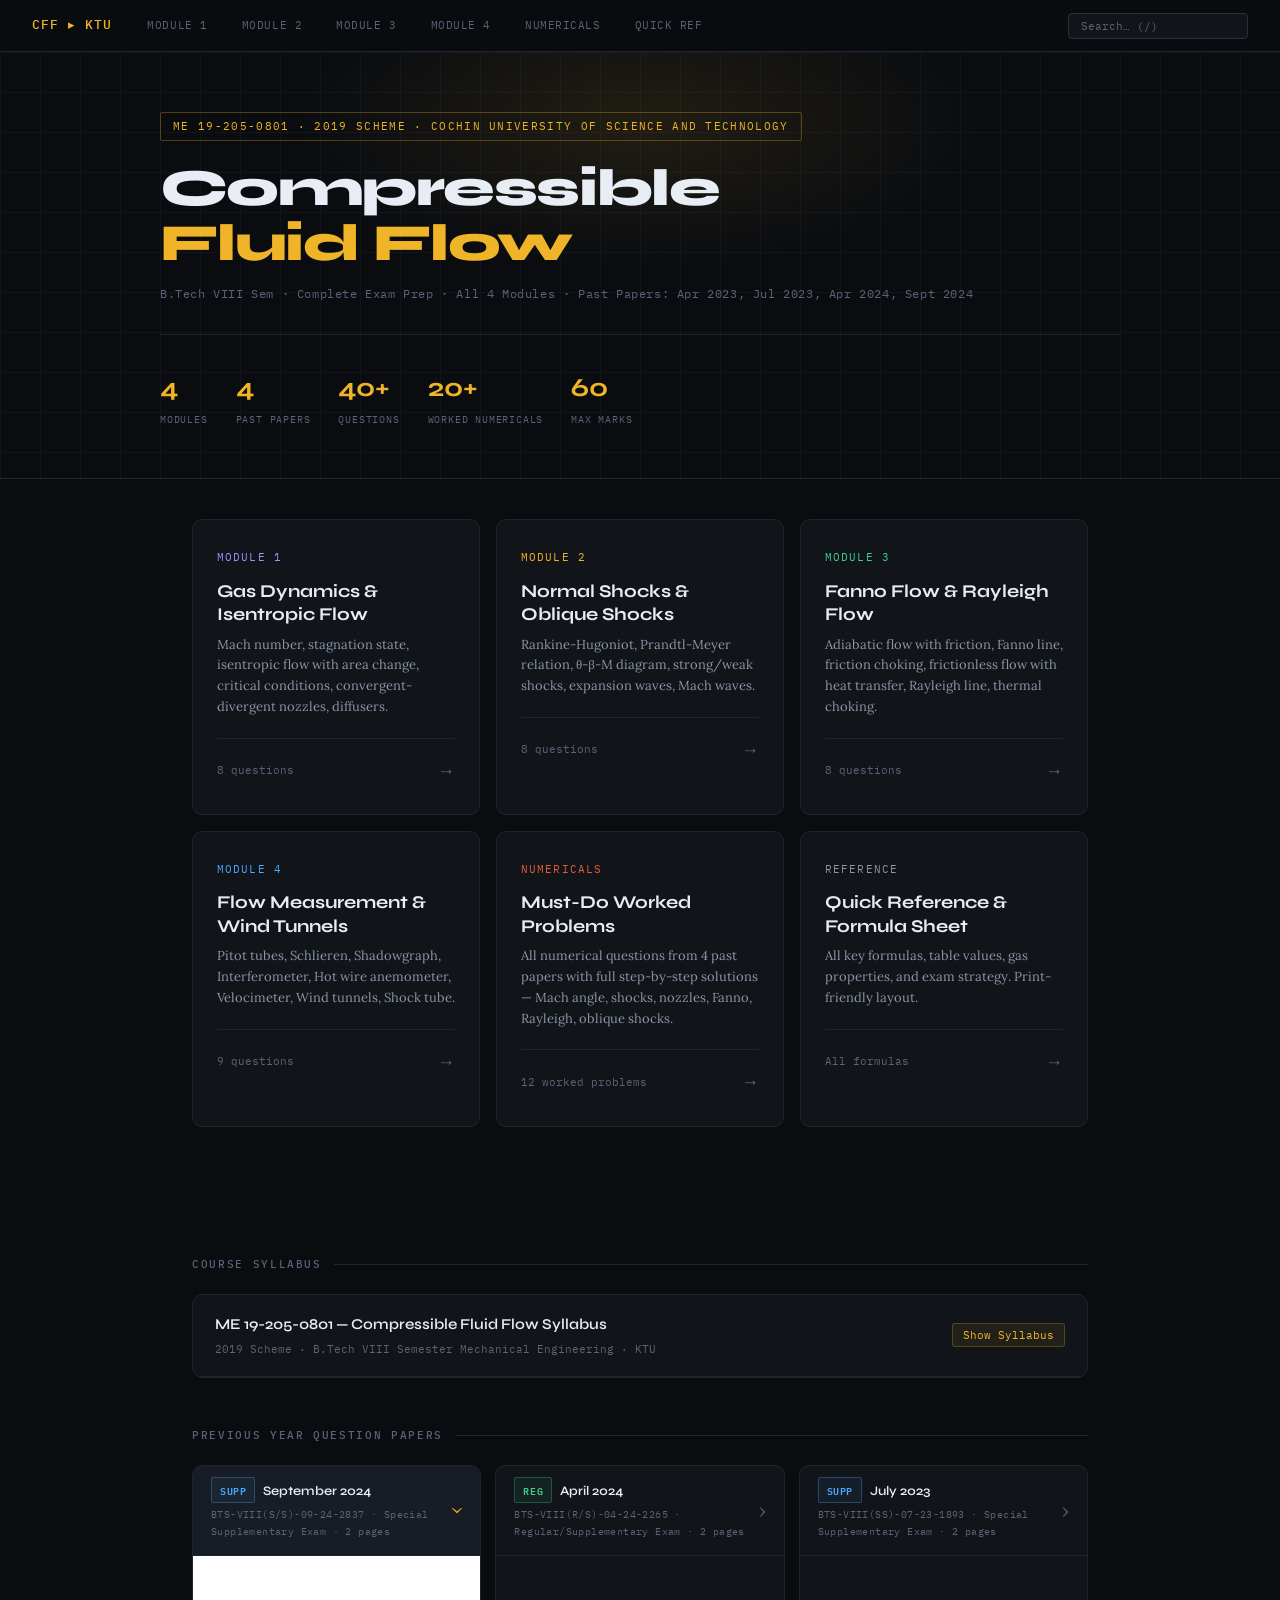
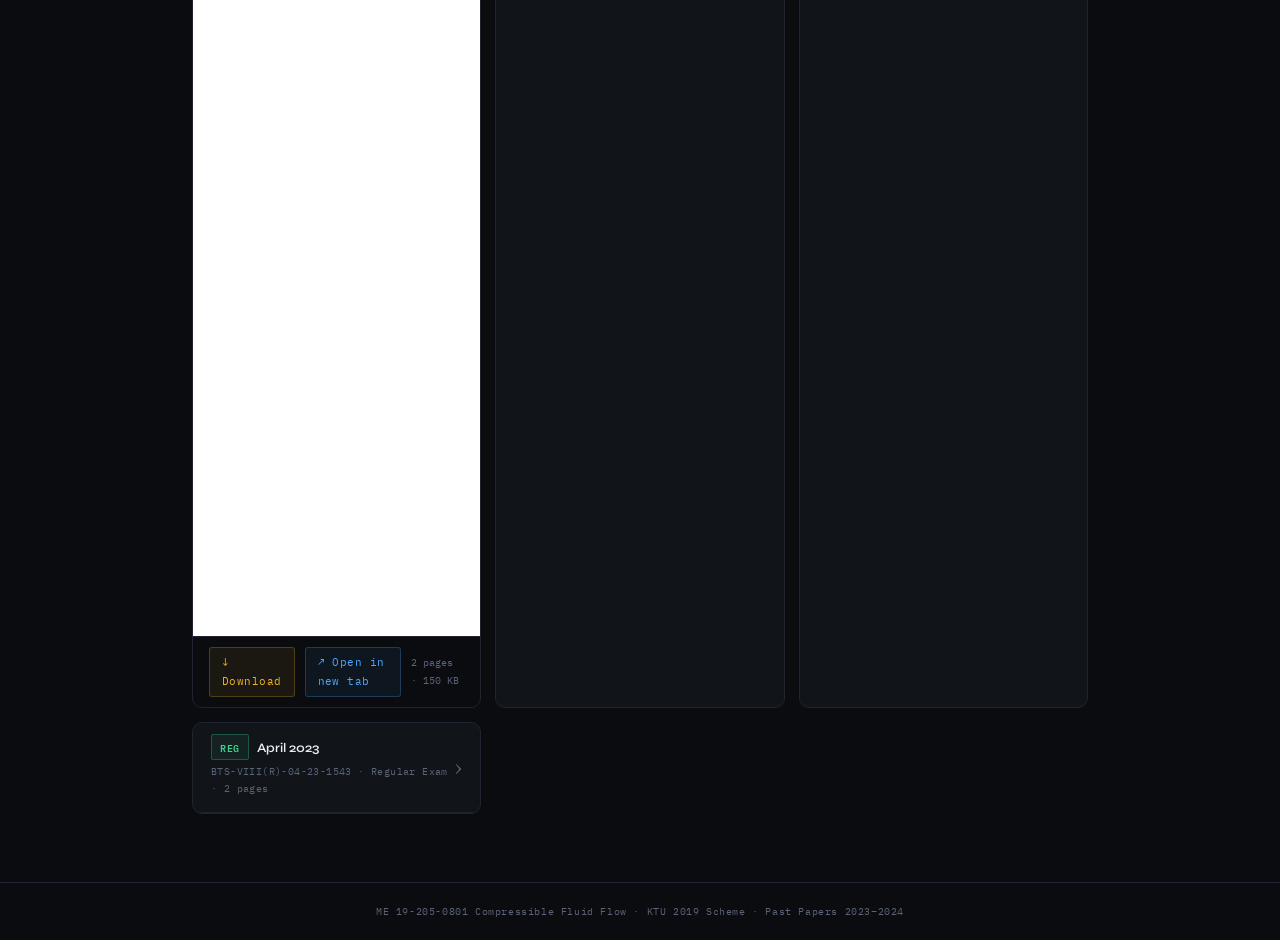
==== index.html @ 0c9855fd "Add files via upload" ====
<!DOCTYPE html>
<html lang="en">
<head>
<meta charset="UTF-8">
<meta name="viewport" content="width=device-width, initial-scale=1.0">
<title>CFF Exam Prep — ME 19-205-0801</title>
<link rel="stylesheet" href="css/style.css">
<style>
.topbar-logo { font-size: 13px; }

/* ── DOCS SECTION ── */
.docs-section {
  max-width: 960px;
  margin: 0 auto;
  padding: 0 32px 20px;
}
.docs-section-label {
  font-family: var(--font-mono);
  font-size: 11px;
  font-weight: 500;
  letter-spacing: .15em;
  text-transform: uppercase;
  color: var(--text3);
  margin: 48px 0 20px;
  display: flex;
  align-items: center;
  gap: 12px;
}
.docs-section-label::after {
  content: '';
  flex: 1;
  height: 1px;
  background: var(--border);
}

/* Syllabus card */
.syllabus-card {
  border: 1px solid var(--border);
  border-radius: 10px;
  overflow: hidden;
  background: var(--surface);
  margin-bottom: 24px;
}
.syllabus-card-head {
  padding: 16px 22px;
  display: flex;
  align-items: center;
  justify-content: space-between;
  border-bottom: 1px solid var(--border);
  cursor: pointer;
  user-select: none;
}
.syllabus-card-head:hover { background: var(--surface2); }
.syllabus-card-title {
  font-family: var(--font-head);
  font-size: 15px;
  font-weight: 600;
  color: var(--text);
}
.syllabus-card-meta {
  font-family: var(--font-mono);
  font-size: 11px;
  color: var(--text3);
  margin-top: 3px;
}
.syllabus-toggle {
  font-family: var(--font-mono);
  font-size: 11px;
  color: var(--accent);
  background: rgba(240,180,41,0.08);
  border: 1px solid rgba(240,180,41,0.25);
  border-radius: 3px;
  padding: 4px 10px;
  cursor: pointer;
  transition: background .15s;
  white-space: nowrap;
}
.syllabus-toggle:hover { background: rgba(240,180,41,0.15); }
.syllabus-body { display: none; }
.syllabus-body.open { display: block; }
.syllabus-img {
  width: 100%;
  display: block;
  object-fit: contain;
  max-height: 900px;
  background: #fff;
}

/* PYQ grid */
.pyq-grid {
  display: grid;
  grid-template-columns: repeat(auto-fit, minmax(280px, 1fr));
  gap: 14px;
}
.pyq-card {
  border: 1px solid var(--border);
  border-radius: 10px;
  overflow: hidden;
  background: var(--surface);
}
.pyq-card-head {
  padding: 14px 18px;
  display: flex;
  align-items: center;
  justify-content: space-between;
  border-bottom: 1px solid var(--border);
  cursor: pointer;
  user-select: none;
}
.pyq-card-head:hover { background: var(--surface2); }
.pyq-card.open .pyq-card-head { background: var(--surface2); }
.pyq-card-info { flex: 1; }
.pyq-card-title {
  font-family: var(--font-head);
  font-size: 13px;
  font-weight: 600;
  color: var(--text);
}
.pyq-card-meta {
  font-family: var(--font-mono);
  font-size: 10px;
  color: var(--text3);
  margin-top: 3px;
  letter-spacing: .04em;
}
.pyq-badge {
  font-family: var(--font-mono);
  font-size: 10px;
  letter-spacing: .06em;
  text-transform: uppercase;
  padding: 3px 8px;
  border-radius: 2px;
  border: 1px solid;
  margin-right: 8px;
}
.pyq-badge-r  { color: var(--green);  border-color: rgba(62,207,142,.3); background: rgba(62,207,142,.07); }
.pyq-badge-ss { color: var(--blue);   border-color: rgba(77,166,255,.3); background: rgba(77,166,255,.07); }
.pyq-chevron {
  font-size: 18px;
  color: var(--text3);
  transition: transform .2s;
  flex-shrink: 0;
}
.pyq-card.open .pyq-chevron { transform: rotate(90deg); color: var(--accent); }
.pyq-embed { display: none; }
.pyq-card.open .pyq-embed { display: block; }
.pyq-embed iframe {
  width: 100%;
  height: 680px;
  border: none;
  display: block;
  background: #fff;
}
.pyq-embed-actions {
  display: flex;
  align-items: center;
  gap: 10px;
  padding: 10px 16px;
  border-top: 1px solid var(--border);
  background: var(--bg);
}
.pyq-dl-btn {
  font-family: var(--font-mono);
  font-size: 11px;
  color: var(--accent);
  text-decoration: none;
  background: rgba(240,180,41,0.07);
  border: 1px solid rgba(240,180,41,0.25);
  border-radius: 3px;
  padding: 5px 12px;
  transition: background .15s;
  letter-spacing: .04em;
}
.pyq-dl-btn:hover { background: rgba(240,180,41,0.15); }
.pyq-dl-btn.open-btn {
  color: var(--blue);
  background: rgba(77,166,255,0.07);
  border-color: rgba(77,166,255,0.25);
}
.pyq-dl-btn.open-btn:hover { background: rgba(77,166,255,0.15); }
.pyq-pages {
  font-family: var(--font-mono);
  font-size: 10px;
  color: var(--text3);
  margin-left: auto;
}

@media (max-width: 640px) {
  .docs-section { padding: 0 18px 20px; }
  .pyq-embed iframe { height: 480px; }
}
</style>
</head>
<body>
<div class="topbar">
  <span class="topbar-logo">CFF ▸ KTU</span>
  <div class="topbar-links">
    <a class="topbar-link m1" href="pages/module1.html">Module 1</a>
    <a class="topbar-link m2" href="pages/module2.html">Module 2</a>
    <a class="topbar-link m3" href="pages/module3.html">Module 3</a>
    <a class="topbar-link m4" href="pages/module4.html">Module 4</a>
    <a class="topbar-link" href="pages/numericals.html">Numericals</a>
    <a class="topbar-link" href="pages/quickref.html">Quick Ref</a>
  </div>
  <input class="topbar-search" type="text" placeholder="Search… (/)">
</div>

<!-- HERO -->
<div class="hero">
  <div class="hero-grid"></div>
  <div class="hero-glow"></div>
  <div class="hero-content">
    <div class="hero-badge">ME 19-205-0801 · 2019 Scheme · Cochin University of Science and Technology</div>
    <h1>Compressible<br><span>Fluid Flow</span></h1>
    <div class="hero-sub">B.Tech VIII Sem · Complete Exam Prep · All 4 Modules · Past Papers: Apr 2023, Jul 2023, Apr 2024, Sept 2024</div>
    <div class="hero-stats">
      <div class="stat"><div class="stat-num">4</div><div class="stat-label">Modules</div></div>
      <div class="stat"><div class="stat-num">4</div><div class="stat-label">Past Papers</div></div>
      <div class="stat"><div class="stat-num">40+</div><div class="stat-label">Questions</div></div>
      <div class="stat"><div class="stat-num">20+</div><div class="stat-label">Worked Numericals</div></div>
      <div class="stat"><div class="stat-num">60</div><div class="stat-label">Max Marks</div></div>
    </div>
  </div>
</div>

<!-- MODULE CARDS -->
<div class="index-grid">
  <a class="module-card mc-m1" href="pages/module1.html">
    <div class="module-card-num">Module 1</div>
    <h2>Gas Dynamics &amp; Isentropic Flow</h2>
    <p>Mach number, stagnation state, isentropic flow with area change, critical conditions, convergent-divergent nozzles, diffusers.</p>
    <div class="module-card-footer">
      <span class="module-card-count">8 questions</span>
      <span class="module-card-arrow">→</span>
    </div>
  </a>

  <a class="module-card mc-m2" href="pages/module2.html">
    <div class="module-card-num">Module 2</div>
    <h2>Normal Shocks &amp; Oblique Shocks</h2>
    <p>Rankine-Hugoniot, Prandtl-Meyer relation, θ-β-M diagram, strong/weak shocks, expansion waves, Mach waves.</p>
    <div class="module-card-footer">
      <span class="module-card-count">8 questions</span>
      <span class="module-card-arrow">→</span>
    </div>
  </a>

  <a class="module-card mc-m3" href="pages/module3.html">
    <div class="module-card-num">Module 3</div>
    <h2>Fanno Flow &amp; Rayleigh Flow</h2>
    <p>Adiabatic flow with friction, Fanno line, friction choking, frictionless flow with heat transfer, Rayleigh line, thermal choking.</p>
    <div class="module-card-footer">
      <span class="module-card-count">8 questions</span>
      <span class="module-card-arrow">→</span>
    </div>
  </a>

  <a class="module-card mc-m4" href="pages/module4.html">
    <div class="module-card-num">Module 4</div>
    <h2>Flow Measurement &amp; Wind Tunnels</h2>
    <p>Pitot tubes, Schlieren, Shadowgraph, Interferometer, Hot wire anemometer, Velocimeter, Wind tunnels, Shock tube.</p>
    <div class="module-card-footer">
      <span class="module-card-count">9 questions</span>
      <span class="module-card-arrow">→</span>
    </div>
  </a>

  <a class="module-card mc-num" href="pages/numericals.html">
    <div class="module-card-num" style="color:var(--accent2)">Numericals</div>
    <h2>Must-Do Worked Problems</h2>
    <p>All numerical questions from 4 past papers with full step-by-step solutions — Mach angle, shocks, nozzles, Fanno, Rayleigh, oblique shocks.</p>
    <div class="module-card-footer">
      <span class="module-card-count">12 worked problems</span>
      <span class="module-card-arrow">→</span>
    </div>
  </a>

  <a class="module-card mc-ref" href="pages/quickref.html">
    <div class="module-card-num" style="color:var(--text2)">Reference</div>
    <h2>Quick Reference &amp; Formula Sheet</h2>
    <p>All key formulas, table values, gas properties, and exam strategy. Print-friendly layout.</p>
    <div class="module-card-footer">
      <span class="module-card-count">All formulas</span>
      <span class="module-card-arrow">→</span>
    </div>
  </a>
</div>

<!-- ═══════════════════ DOCUMENTS SECTION ═══════════════════ -->
<div class="docs-section">

  <!-- SYLLABUS -->
  <div class="docs-section-label">Course Syllabus</div>
  <div class="syllabus-card" id="syllabus-card">
    <div class="syllabus-card-head" onclick="toggleSyllabus()">
      <div>
        <div class="syllabus-card-title">ME 19-205-0801 — Compressible Fluid Flow Syllabus</div>
        <div class="syllabus-card-meta">2019 Scheme · B.Tech VIII Semester Mechanical Engineering · KTU</div>
      </div>
      <button class="syllabus-toggle" id="syllabus-btn">Show Syllabus</button>
    </div>
    <div class="syllabus-body" id="syllabus-body">
      <img src="docs/syllabus.png" alt="CFF Syllabus — ME 19-205-0801" class="syllabus-img">
    </div>
  </div>

  <!-- PYQ PAPERS -->
  <div class="docs-section-label">Previous Year Question Papers</div>
  <div class="pyq-grid">

    <!-- Sept 2024 -->
    <div class="pyq-card" id="pyq-sept-2024">
      <div class="pyq-card-head" onclick="togglePyq('pyq-sept-2024')">
        <div class="pyq-card-info">
          <div class="pyq-card-title">
            <span class="pyq-badge pyq-badge-ss">Supp</span>September 2024
          </div>
          <div class="pyq-card-meta">BTS-VIII(S/S)-09-24-2837 · Special Supplementary Exam · 2 pages</div>
        </div>
        <span class="pyq-chevron">›</span>
      </div>
      <div class="pyq-embed">
        <iframe src="docs/pyq-sept-2024.pdf" title="Sept 2024 Question Paper"></iframe>
        <div class="pyq-embed-actions">
          <a class="pyq-dl-btn" href="docs/pyq-sept-2024.pdf" download="CFF-Sept-2024.pdf">↓ Download</a>
          <a class="pyq-dl-btn open-btn" href="docs/pyq-sept-2024.pdf" target="_blank">↗ Open in new tab</a>
          <span class="pyq-pages">2 pages · 150 KB</span>
        </div>
      </div>
    </div>

    <!-- Apr 2024 -->
    <div class="pyq-card" id="pyq-apr-2024">
      <div class="pyq-card-head" onclick="togglePyq('pyq-apr-2024')">
        <div class="pyq-card-info">
          <div class="pyq-card-title">
            <span class="pyq-badge pyq-badge-r">Reg</span>April 2024
          </div>
          <div class="pyq-card-meta">BTS-VIII(R/S)-04-24-2265 · Regular/Supplementary Exam · 2 pages</div>
        </div>
        <span class="pyq-chevron">›</span>
      </div>
      <div class="pyq-embed">
        <iframe src="docs/pyq-apr-2024.pdf" title="Apr 2024 Question Paper"></iframe>
        <div class="pyq-embed-actions">
          <a class="pyq-dl-btn" href="docs/pyq-apr-2024.pdf" download="CFF-Apr-2024.pdf">↓ Download</a>
          <a class="pyq-dl-btn open-btn" href="docs/pyq-apr-2024.pdf" target="_blank">↗ Open in new tab</a>
          <span class="pyq-pages">2 pages · 144 KB</span>
        </div>
      </div>
    </div>

    <!-- Jul 2023 -->
    <div class="pyq-card" id="pyq-jul-2023">
      <div class="pyq-card-head" onclick="togglePyq('pyq-jul-2023')">
        <div class="pyq-card-info">
          <div class="pyq-card-title">
            <span class="pyq-badge pyq-badge-ss">Supp</span>July 2023
          </div>
          <div class="pyq-card-meta">BTS-VIII(SS)-07-23-1893 · Special Supplementary Exam · 2 pages</div>
        </div>
        <span class="pyq-chevron">›</span>
      </div>
      <div class="pyq-embed">
        <iframe src="docs/pyq-jul-2023.pdf" title="Jul 2023 Question Paper"></iframe>
        <div class="pyq-embed-actions">
          <a class="pyq-dl-btn" href="docs/pyq-jul-2023.pdf" download="CFF-Jul-2023.pdf">↓ Download</a>
          <a class="pyq-dl-btn open-btn" href="docs/pyq-jul-2023.pdf" target="_blank">↗ Open in new tab</a>
          <span class="pyq-pages">2 pages · 125 KB</span>
        </div>
      </div>
    </div>

    <!-- Apr 2023 -->
    <div class="pyq-card" id="pyq-apr-2023">
      <div class="pyq-card-head" onclick="togglePyq('pyq-apr-2023')">
        <div class="pyq-card-info">
          <div class="pyq-card-title">
            <span class="pyq-badge pyq-badge-r">Reg</span>April 2023
          </div>
          <div class="pyq-card-meta">BTS-VIII(R)-04-23-1543 · Regular Exam · 2 pages</div>
        </div>
        <span class="pyq-chevron">›</span>
      </div>
      <div class="pyq-embed">
        <iframe src="docs/pyq-apr-2023.pdf" title="Apr 2023 Question Paper"></iframe>
        <div class="pyq-embed-actions">
          <a class="pyq-dl-btn" href="docs/pyq-apr-2023.pdf" download="CFF-Apr-2023.pdf">↓ Download</a>
          <a class="pyq-dl-btn open-btn" href="docs/pyq-apr-2023.pdf" target="_blank">↗ Open in new tab</a>
          <span class="pyq-pages">2 pages · 142 KB</span>
        </div>
      </div>
    </div>

  </div><!-- end pyq-grid -->
</div><!-- end docs-section -->

<footer style="margin-top:48px;">ME 19-205-0801 Compressible Fluid Flow · KTU 2019 Scheme · Past Papers 2023–2024</footer>

<script src="js/main.js"></script>
<script>
function toggleSyllabus() {
  const body = document.getElementById('syllabus-body');
  const btn  = document.getElementById('syllabus-btn');
  const open = body.classList.toggle('open');
  btn.textContent = open ? 'Hide Syllabus' : 'Show Syllabus';
}

function togglePyq(id) {
  const card = document.getElementById(id);
  card.classList.toggle('open');
}

// Auto-open first paper on load for quick access
window.addEventListener('load', () => {
  // Only open if not mobile (saves bandwidth on small screens)
  if (window.innerWidth > 768) {
    document.getElementById('pyq-sept-2024').classList.add('open');
  }
});
</script>
</body>
</html>
---- css/style.css ----
@import url('https://fonts.googleapis.com/css2?family=Syne:wght@400;600;700;800&family=IBM+Plex+Mono:wght@400;500&family=Lora:ital,wght@0,400;0,500;1,400&display=swap');

:root {
  --bg: #0a0c10;
  --surface: #111419;
  --surface2: #181c24;
  --border: #1e2430;
  --border2: #2a3040;
  --accent: #f0b429;
  --accent2: #e05c3a;
  --blue: #4da6ff;
  --green: #3ecf8e;
  --purple: #a78bfa;
  --red: #f87171;
  --text: #e8edf5;
  --text2: #8a95a8;
  --text3: #5a6478;
  --m1: #a78bfa;
  --m2: #f0b429;
  --m3: #3ecf8e;
  --m4: #4da6ff;
  --font-head: 'Syne', sans-serif;
  --font-body: 'Lora', serif;
  --font-mono: 'IBM Plex Mono', monospace;
}

*, *::before, *::after { box-sizing: border-box; margin: 0; padding: 0; }

html { scroll-behavior: smooth; }

body {
  background: var(--bg);
  color: var(--text);
  font-family: var(--font-body);
  font-size: 15px;
  line-height: 1.75;
  min-height: 100vh;
}

/* ── TOPBAR ── */
.topbar {
  position: sticky; top: 0; z-index: 200;
  background: rgba(10,12,16,0.97);
  backdrop-filter: blur(12px);
  border-bottom: 1px solid var(--border);
  display: flex; align-items: center;
  padding: 0 32px; gap: 20px;
  height: 52px;
}
.topbar-logo {
  font-family: var(--font-mono);
  font-size: 12px;
  font-weight: 500;
  letter-spacing: .08em;
  color: var(--accent);
  text-decoration: none;
  white-space: nowrap;
}
.topbar-links {
  display: flex; gap: 4px; flex: 1; overflow-x: auto;
  scrollbar-width: none;
}
.topbar-links::-webkit-scrollbar { display: none; }
.topbar-link {
  font-family: var(--font-mono);
  font-size: 11px;
  letter-spacing: .05em;
  text-transform: uppercase;
  padding: 6px 14px;
  border-radius: 3px;
  border: 1px solid transparent;
  color: var(--text3);
  text-decoration: none;
  white-space: nowrap;
  transition: all .15s;
}
.topbar-link:hover { color: var(--text2); background: var(--surface); }
.topbar-link.active { color: var(--accent); border-color: rgba(240,180,41,0.25); background: rgba(240,180,41,0.05); }
.topbar-link.m1.active { color: var(--m1); border-color: rgba(167,139,250,0.25); background: rgba(167,139,250,0.05); }
.topbar-link.m2.active { color: var(--m2); border-color: rgba(240,180,41,0.25); background: rgba(240,180,41,0.05); }
.topbar-link.m3.active { color: var(--m3); border-color: rgba(62,207,142,0.25); background: rgba(62,207,142,0.05); }
.topbar-link.m4.active { color: var(--m4); border-color: rgba(77,166,255,0.25); background: rgba(77,166,255,0.05); }
.topbar-search {
  background: var(--surface);
  border: 1px solid var(--border2);
  border-radius: 4px;
  padding: 5px 12px;
  font-family: var(--font-mono);
  font-size: 11px;
  color: var(--text);
  outline: none;
  width: 180px;
  transition: border-color .2s, width .2s;
}
.topbar-search::placeholder { color: var(--text3); }
.topbar-search:focus { border-color: var(--accent); width: 240px; }

/* ── HERO ── */
.hero {
  position: relative;
  padding: 60px 40px 50px;
  border-bottom: 1px solid var(--border);
  overflow: hidden;
}
.hero-grid {
  position: absolute; inset: 0;
  background-image:
    linear-gradient(var(--border) 1px, transparent 1px),
    linear-gradient(90deg, var(--border) 1px, transparent 1px);
  background-size: 40px 40px;
  opacity: 0.35;
}
.hero-glow {
  position: absolute; top: -80px; left: 50%;
  transform: translateX(-50%);
  width: 700px; height: 300px;
  background: radial-gradient(ellipse, rgba(240,180,41,0.1) 0%, transparent 70%);
  pointer-events: none;
}
.hero-content { position: relative; max-width: 960px; margin: 0 auto; }
.hero-badge {
  display: inline-block;
  font-family: var(--font-mono);
  font-size: 11px; letter-spacing: .12em; text-transform: uppercase;
  color: var(--accent);
  border: 1px solid rgba(240,180,41,0.3);
  padding: 4px 12px; border-radius: 2px; margin-bottom: 20px;
}
.hero h1 {
  font-family: var(--font-head);
  font-size: clamp(30px, 4.5vw, 52px);
  font-weight: 800; line-height: 1.06; letter-spacing: -0.03em;
  color: var(--text); margin-bottom: 12px;
}
.hero h1 span { color: var(--accent); }
.hero-sub { font-family: var(--font-mono); font-size: 12px; color: var(--text3); letter-spacing: .05em; }
.hero-stats {
  display: flex; gap: 28px; flex-wrap: wrap;
  margin-top: 30px; padding-top: 30px;
  border-top: 1px solid var(--border);
}
.stat-num { font-family: var(--font-head); font-size: 26px; font-weight: 700; color: var(--accent); }
.stat-label { font-family: var(--font-mono); font-size: 10px; color: var(--text3); text-transform: uppercase; letter-spacing: .08em; }

/* ── MODULE CARDS (index page) ── */
.index-grid {
  display: grid;
  grid-template-columns: repeat(auto-fit, minmax(260px, 1fr));
  gap: 16px;
  max-width: 960px; margin: 40px auto; padding: 0 32px 80px;
}
.module-card {
  border: 1px solid var(--border);
  border-radius: 10px;
  padding: 28px 24px;
  text-decoration: none;
  background: var(--surface);
  transition: border-color .2s, background .2s, transform .15s;
  display: block;
}
.module-card:hover { border-color: var(--border2); background: var(--surface2); transform: translateY(-2px); }
.module-card-num {
  font-family: var(--font-mono); font-size: 11px; letter-spacing: .1em;
  text-transform: uppercase; margin-bottom: 12px;
}
.module-card h2 {
  font-family: var(--font-head); font-size: 18px; font-weight: 700;
  color: var(--text); margin-bottom: 8px; line-height: 1.3;
}
.module-card p {
  font-family: var(--font-body); font-size: 13px; color: var(--text2); line-height: 1.6;
}
.module-card-footer {
  display: flex; justify-content: space-between; align-items: center;
  margin-top: 20px; padding-top: 16px;
  border-top: 1px solid var(--border);
}
.module-card-count { font-family: var(--font-mono); font-size: 11px; color: var(--text3); }
.module-card-arrow { font-size: 18px; color: var(--text3); transition: transform .2s; }
.module-card:hover .module-card-arrow { transform: translateX(4px); color: var(--accent); }

.mc-m1 .module-card-num { color: var(--m1); }
.mc-m1:hover { border-color: rgba(167,139,250,0.4); }
.mc-m2 .module-card-num { color: var(--m2); }
.mc-m2:hover { border-color: rgba(240,180,41,0.4); }
.mc-m3 .module-card-num { color: var(--m3); }
.mc-m3:hover { border-color: rgba(62,207,142,0.4); }
.mc-m4 .module-card-num { color: var(--m4); }
.mc-m4:hover { border-color: rgba(77,166,255,0.4); }
.mc-num .module-card-num { color: var(--accent2); }
.mc-num:hover { border-color: rgba(224,92,58,0.4); }
.mc-ref .module-card-num { color: var(--text2); }

/* ── PAGE LAYOUT ── */
.page-wrap { max-width: 960px; margin: 0 auto; padding: 40px 32px 80px; }
.page-title {
  font-family: var(--font-head); font-size: 28px; font-weight: 800;
  color: var(--text); margin-bottom: 6px; letter-spacing: -.02em;
}
.page-sub {
  font-family: var(--font-mono); font-size: 11px; color: var(--text3);
  letter-spacing: .06em; margin-bottom: 32px;
}

.section-label {
  font-family: var(--font-mono); font-size: 11px; font-weight: 500;
  letter-spacing: .15em; text-transform: uppercase; color: var(--text3);
  margin: 32px 0 16px;
  display: flex; align-items: center; gap: 12px;
}
.section-label::after { content: ''; flex: 1; height: 1px; background: var(--border); }

/* ── QUESTION CARDS ── */
.qcard {
  border: 1px solid var(--border);
  border-radius: 8px; margin-bottom: 12px;
  overflow: hidden; transition: border-color .2s;
}
.qcard:hover { border-color: var(--border2); }
.qcard.open { border-color: var(--border2); }

.qhead {
  padding: 18px 22px; cursor: pointer;
  display: flex; align-items: flex-start; gap: 14px;
  background: var(--surface); user-select: none;
}
.qhead:hover { background: var(--surface2); }
.qcard.open .qhead { background: var(--surface2); }

.q-index { font-family: var(--font-mono); font-size: 11px; color: var(--text3); min-width: 30px; padding-top: 3px; }
.q-text-wrap { flex: 1; }
.q-title { font-family: var(--font-head); font-size: 14px; font-weight: 600; color: var(--text); line-height: 1.4; margin-bottom: 8px; }
.q-tags { display: flex; gap: 5px; flex-wrap: wrap; }
.tag {
  font-family: var(--font-mono); font-size: 10px; letter-spacing: .05em;
  text-transform: uppercase; padding: 2px 7px; border-radius: 2px; border: 1px solid;
}
.tag-m1 { color: var(--m1); border-color: rgba(167,139,250,0.3); background: rgba(167,139,250,0.07); }
.tag-m2 { color: var(--m2); border-color: rgba(240,180,41,0.3); background: rgba(240,180,41,0.07); }
.tag-m3 { color: var(--m3); border-color: rgba(62,207,142,0.3); background: rgba(62,207,142,0.07); }
.tag-m4 { color: var(--m4); border-color: rgba(77,166,255,0.3); background: rgba(77,166,255,0.07); }
.tag-hot { color: var(--accent2); border-color: rgba(224,92,58,0.3); background: rgba(224,92,58,0.07); }
.tag-num { color: var(--accent2); border-color: rgba(224,92,58,0.3); background: rgba(224,92,58,0.07); }
.tag-marks { color: var(--text3); border-color: var(--border); background: transparent; }

.q-chevron { font-size: 18px; color: var(--text3); transition: transform .25s; flex-shrink: 0; padding-top: 2px; }
.qcard.open .q-chevron { transform: rotate(90deg); color: var(--accent); }

.qbody { display: none; background: var(--bg); border-top: 1px solid var(--border); }
.qcard.open .qbody { display: block; }
.qbody-inner { padding: 26px 26px 26px 54px; }

/* ── ANSWER COMPONENTS ── */
.ans-heading {
  font-family: var(--font-mono); font-size: 10px; letter-spacing: .12em;
  text-transform: uppercase; margin-bottom: 10px;
  display: flex; align-items: center; gap: 8px;
}
.ans-heading::after { content: ''; flex: 1; height: 1px; background: currentColor; opacity: .2; }
.ans-heading { color: var(--accent); }
.ans-heading.green { color: var(--green); }
.ans-heading.blue { color: var(--blue); }
.ans-heading.purple { color: var(--purple); }

.ans-text { font-size: 14px; line-height: 1.8; color: var(--text); }
.ans-text p { margin-bottom: 10px; }
.ans-text p:last-child { margin-bottom: 0; }
.ans-text b, .ans-text strong { color: var(--accent); font-weight: 600; }

.formula-box {
  background: var(--surface2); border: 1px solid var(--border2);
  border-left: 3px solid var(--blue); border-radius: 0 6px 6px 0;
  padding: 12px 16px; font-family: var(--font-mono); font-size: 12.5px;
  line-height: 1.9; color: #a8d4ff; margin: 12px 0; overflow-x: auto;
}
.formula-box .comment { color: var(--text3); font-size: 11px; }

.steps-list { counter-reset: steps; list-style: none; margin: 10px 0; }
.steps-list li {
  counter-increment: steps; display: flex; gap: 10px; align-items: flex-start;
  margin-bottom: 9px; font-size: 14px; color: var(--text); line-height: 1.7;
}
.steps-list li::before {
  content: counter(steps); font-family: var(--font-mono); font-size: 10px;
  color: var(--accent); background: rgba(240,180,41,0.1);
  border: 1px solid rgba(240,180,41,0.3); border-radius: 2px;
  min-width: 20px; height: 20px; display: flex; align-items: center;
  justify-content: center; flex-shrink: 0; margin-top: 4px;
}

.bullet-list { list-style: none; margin: 10px 0; }
.bullet-list li {
  display: flex; gap: 8px; align-items: flex-start;
  margin-bottom: 7px; font-size: 14px; color: var(--text); line-height: 1.7;
}
.bullet-list li::before { content: '›'; color: var(--accent); font-size: 16px; line-height: 1.5; flex-shrink: 0; }
.bullet-list.green li::before { color: var(--green); }
.bullet-list.blue li::before { color: var(--blue); }
.bullet-list.purple li::before { color: var(--purple); }

.compare-grid { display: grid; grid-template-columns: 1fr 1fr; gap: 10px; margin: 12px 0; }
.compare-cell { background: var(--surface2); border: 1px solid var(--border); border-radius: 6px; padding: 12px 14px; }
.compare-cell-title { font-family: var(--font-mono); font-size: 10px; letter-spacing: .08em; text-transform: uppercase; margin-bottom: 8px; color: var(--accent); }
.compare-cell-title.green { color: var(--green); }
.compare-cell-title.blue { color: var(--blue); }
.compare-cell-title.purple { color: var(--purple); }
.compare-cell ul { list-style: none; }
.compare-cell ul li { font-size: 12.5px; color: var(--text2); line-height: 1.6; margin-bottom: 3px; display: flex; gap: 6px; }
.compare-cell ul li::before { content: '—'; color: var(--text3); flex-shrink: 0; }

.callout { border-radius: 4px; padding: 10px 14px; font-family: var(--font-mono); font-size: 11.5px; line-height: 1.6; margin-top: 14px; }
.callout-exam { background: rgba(224,92,58,0.07); border: 1px solid rgba(224,92,58,0.25); color: #f09070; }
.callout-tip { background: rgba(240,180,41,0.06); border: 1px solid rgba(240,180,41,0.2); color: #c8a040; }
.callout-key { background: rgba(77,166,255,0.06); border: 1px solid rgba(77,166,255,0.2); color: #80b8f0; }

.key-answer {
  background: rgba(240,180,41,0.05); border: 1px solid rgba(240,180,41,0.2);
  border-radius: 6px; padding: 12px 16px; margin: 12px 0;
  font-size: 13.5px; color: var(--text); line-height: 1.7;
}
.key-answer-label { font-family: var(--font-mono); font-size: 10px; letter-spacing: .1em; text-transform: uppercase; color: var(--accent); margin-bottom: 5px; }

.ans-block { margin-bottom: 22px; }
.ans-block:last-child { margin-bottom: 0; }
.divider { height: 1px; background: var(--border); margin: 20px 0; }

/* ── FOOTER ── */
footer {
  border-top: 1px solid var(--border); padding: 20px 32px;
  text-align: center; font-family: var(--font-mono); font-size: 10px;
  color: var(--text3); letter-spacing: .06em;
}

/* ── RESPONSIVE ── */
@media (max-width: 640px) {
  .hero { padding: 40px 20px 32px; }
  .index-grid { padding: 0 20px 60px; }
  .page-wrap { padding: 28px 18px 60px; }
  .qbody-inner { padding: 18px; }
  .compare-grid { grid-template-columns: 1fr; }
  .topbar { padding: 0 16px; gap: 12px; }
  .topbar-search { display: none; }
}
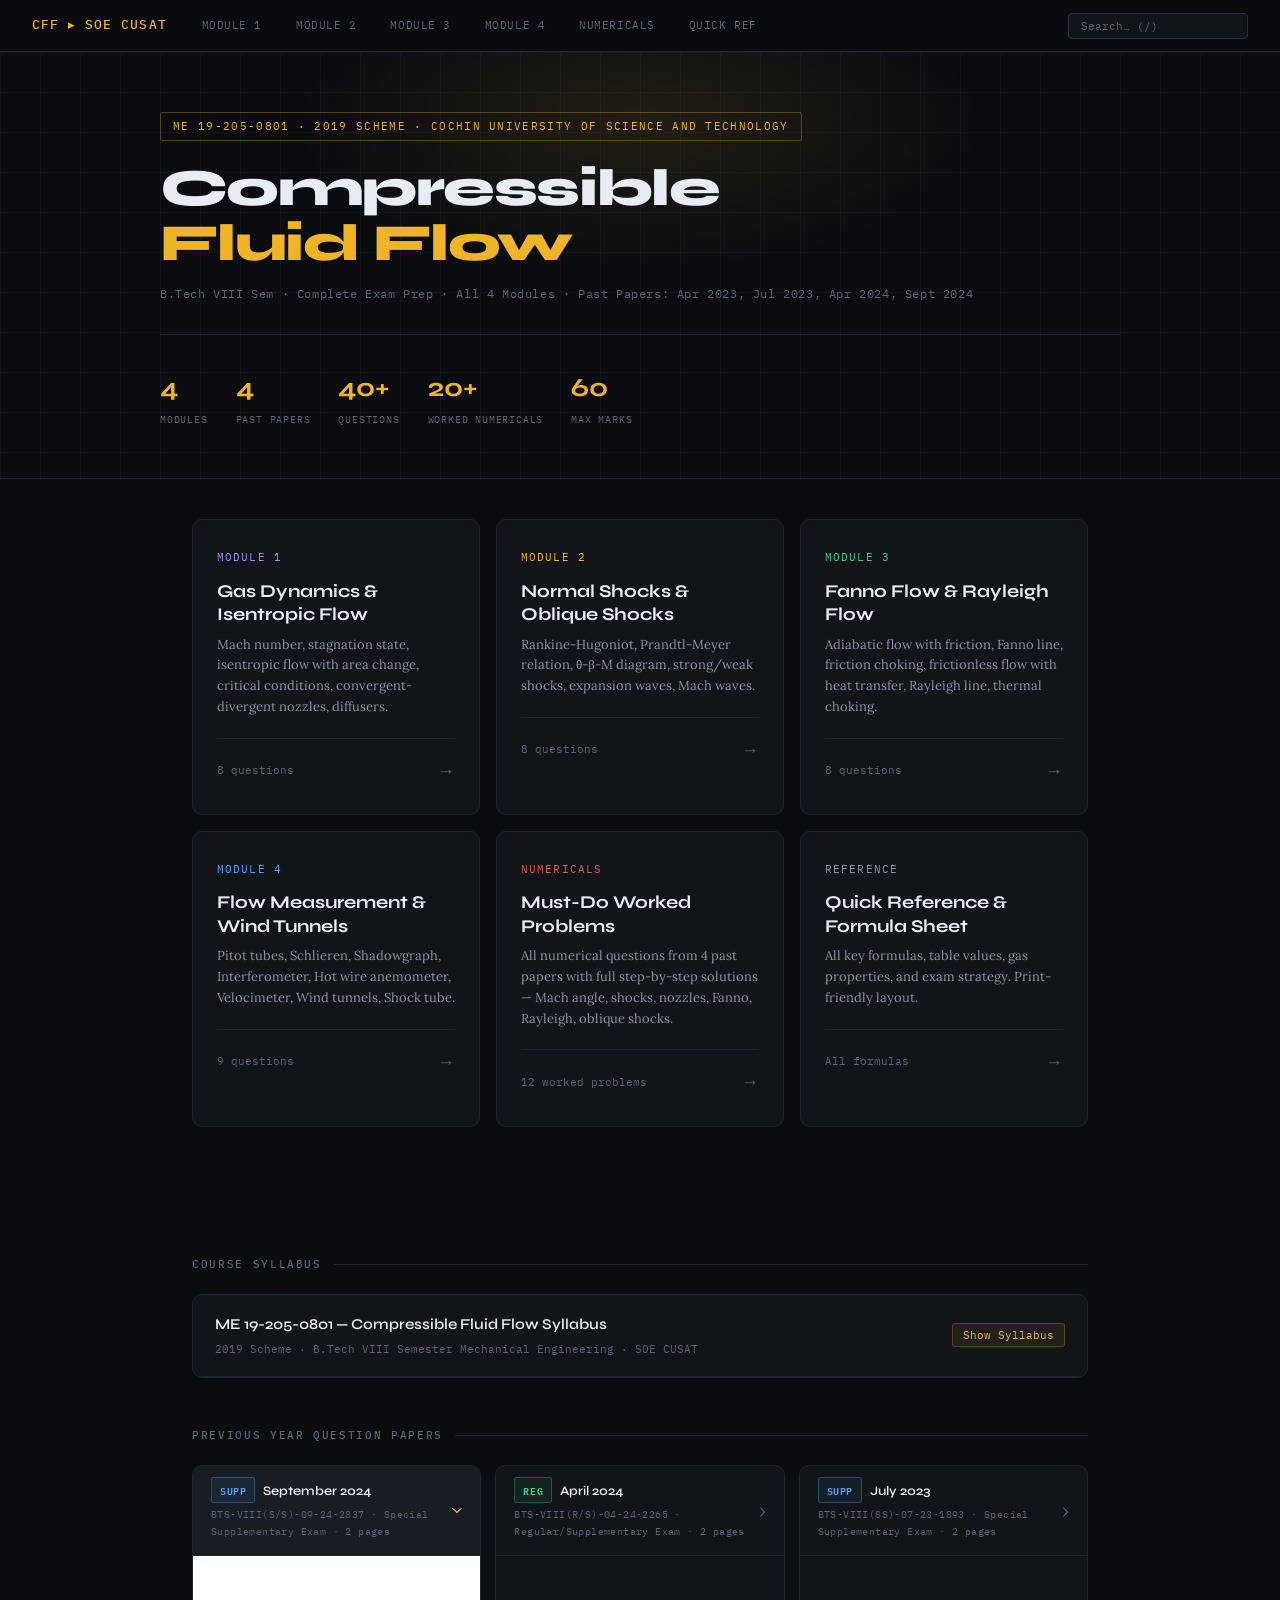
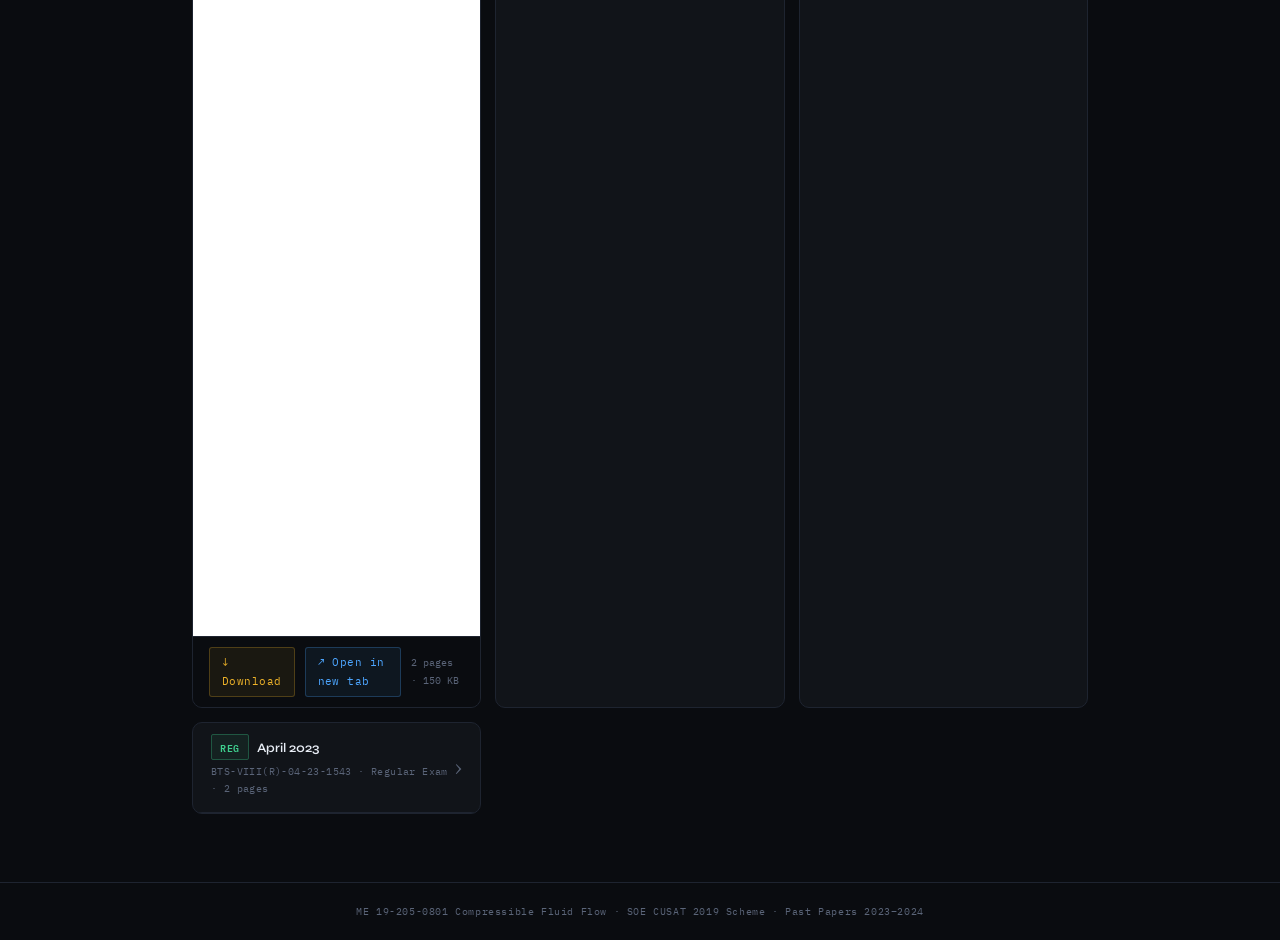
==== commit 6fd6f68e: "Replace KTU mentions with SOE CUSAT" ====
--- a/index.html
+++ b/index.html
@@ -193,7 +193,7 @@
 </head>
 <body>
 <div class="topbar">
-  <span class="topbar-logo">CFF ▸ KTU</span>
+  <span class="topbar-logo">CFF ▸ SOE CUSAT</span>
   <div class="topbar-links">
     <a class="topbar-link m1" href="pages/module1.html">Module 1</a>
     <a class="topbar-link m2" href="pages/module2.html">Module 2</a>
@@ -295,7 +295,7 @@
     <div class="syllabus-card-head" onclick="toggleSyllabus()">
       <div>
         <div class="syllabus-card-title">ME 19-205-0801 — Compressible Fluid Flow Syllabus</div>
-        <div class="syllabus-card-meta">2019 Scheme · B.Tech VIII Semester Mechanical Engineering · KTU</div>
+        <div class="syllabus-card-meta">2019 Scheme · B.Tech VIII Semester Mechanical Engineering · SOE CUSAT</div>
       </div>
       <button class="syllabus-toggle" id="syllabus-btn">Show Syllabus</button>
     </div>
@@ -395,7 +395,7 @@
   </div><!-- end pyq-grid -->
 </div><!-- end docs-section -->
 
-<footer style="margin-top:48px;">ME 19-205-0801 Compressible Fluid Flow · KTU 2019 Scheme · Past Papers 2023–2024</footer>
+<footer style="margin-top:48px;">ME 19-205-0801 Compressible Fluid Flow · SOE CUSAT 2019 Scheme · Past Papers 2023–2024</footer>
 
 <script src="js/main.js"></script>
 <script>
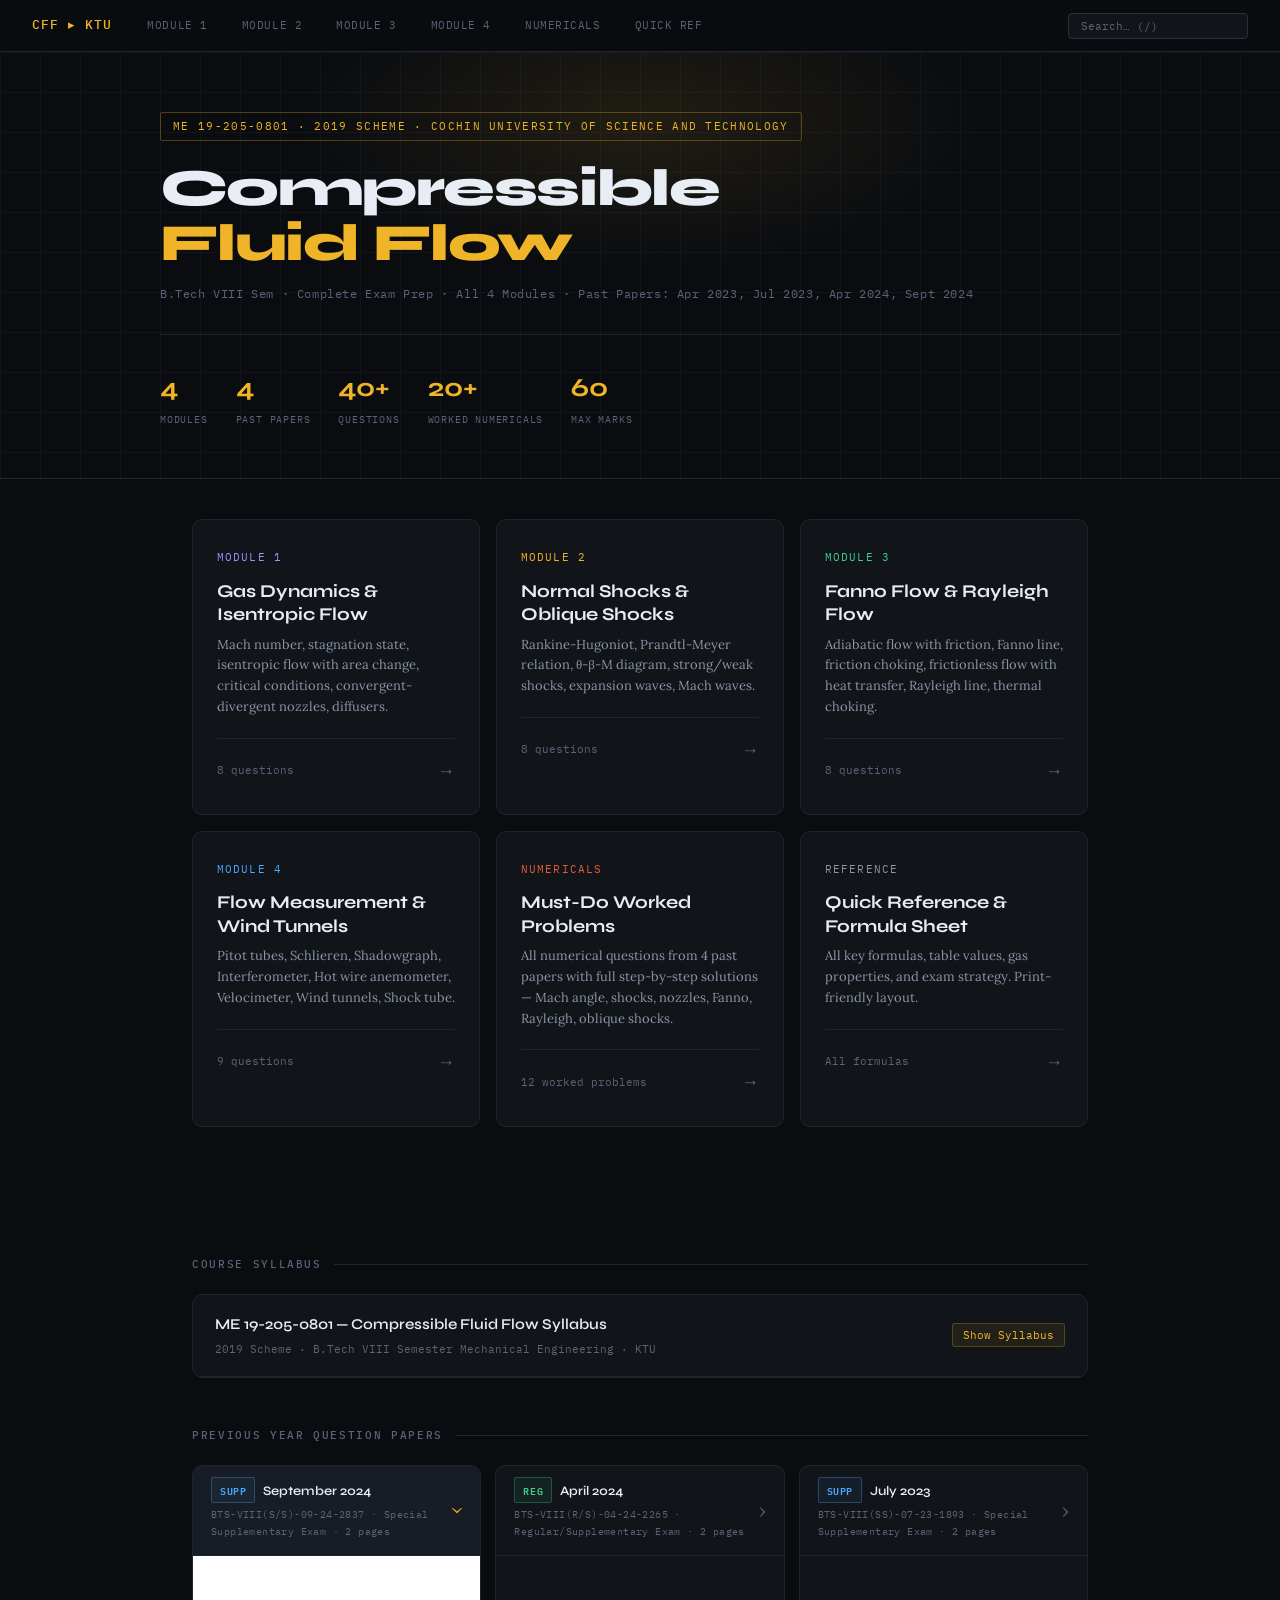
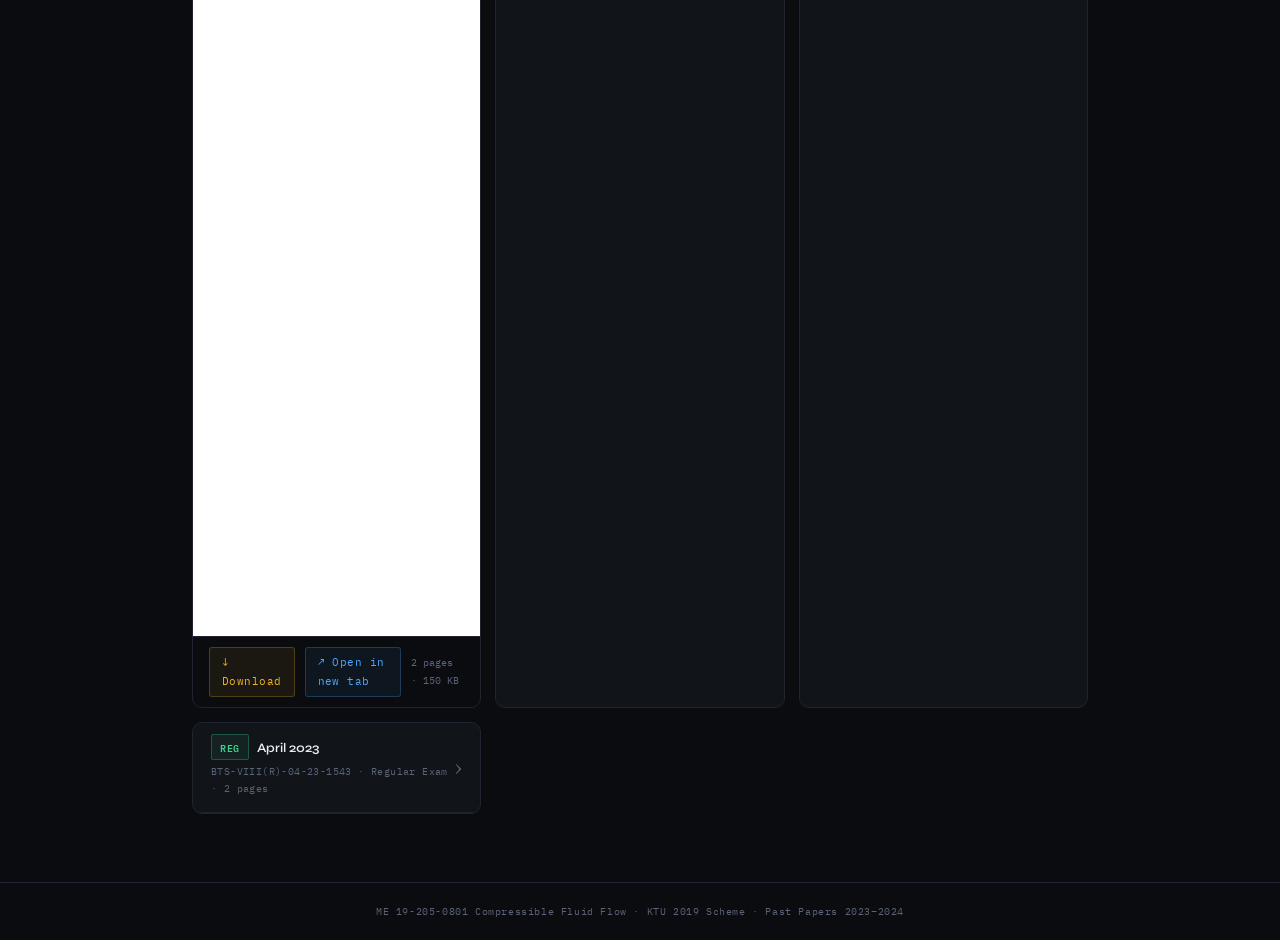
==== commit 1ef6e91e: "add all modules, figures, PYQ PDFs, textbook ch11" ====
--- a/index.html
+++ b/index.html
@@ -193,7 +193,7 @@
 </head>
 <body>
 <div class="topbar">
-  <span class="topbar-logo">CFF ▸ SOE CUSAT</span>
+  <span class="topbar-logo">CFF ▸ KTU</span>
   <div class="topbar-links">
     <a class="topbar-link m1" href="pages/module1.html">Module 1</a>
     <a class="topbar-link m2" href="pages/module2.html">Module 2</a>
@@ -295,7 +295,7 @@
     <div class="syllabus-card-head" onclick="toggleSyllabus()">
       <div>
         <div class="syllabus-card-title">ME 19-205-0801 — Compressible Fluid Flow Syllabus</div>
-        <div class="syllabus-card-meta">2019 Scheme · B.Tech VIII Semester Mechanical Engineering · SOE CUSAT</div>
+        <div class="syllabus-card-meta">2019 Scheme · B.Tech VIII Semester Mechanical Engineering · KTU</div>
       </div>
       <button class="syllabus-toggle" id="syllabus-btn">Show Syllabus</button>
     </div>
@@ -395,7 +395,7 @@
   </div><!-- end pyq-grid -->
 </div><!-- end docs-section -->
 
-<footer style="margin-top:48px;">ME 19-205-0801 Compressible Fluid Flow · SOE CUSAT 2019 Scheme · Past Papers 2023–2024</footer>
+<footer style="margin-top:48px;">ME 19-205-0801 Compressible Fluid Flow · KTU 2019 Scheme · Past Papers 2023–2024</footer>
 
 <script src="js/main.js"></script>
 <script>
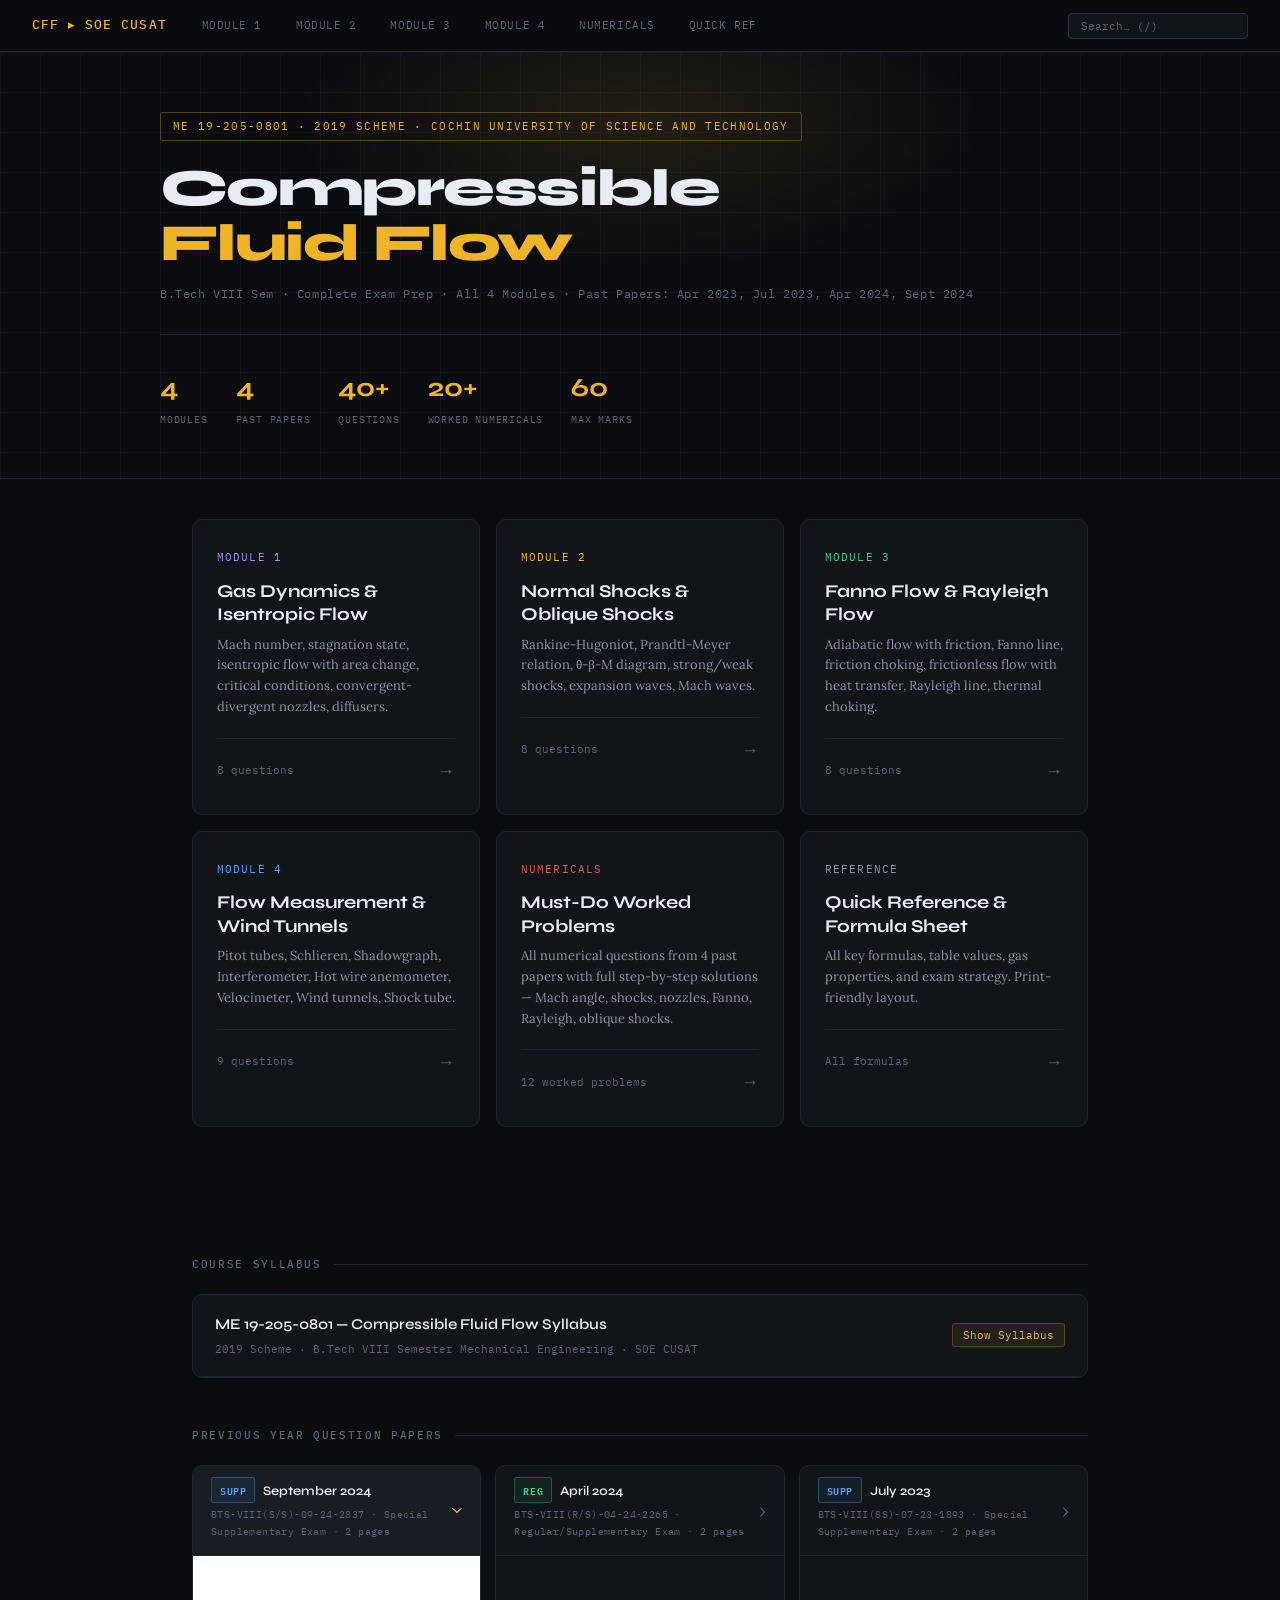
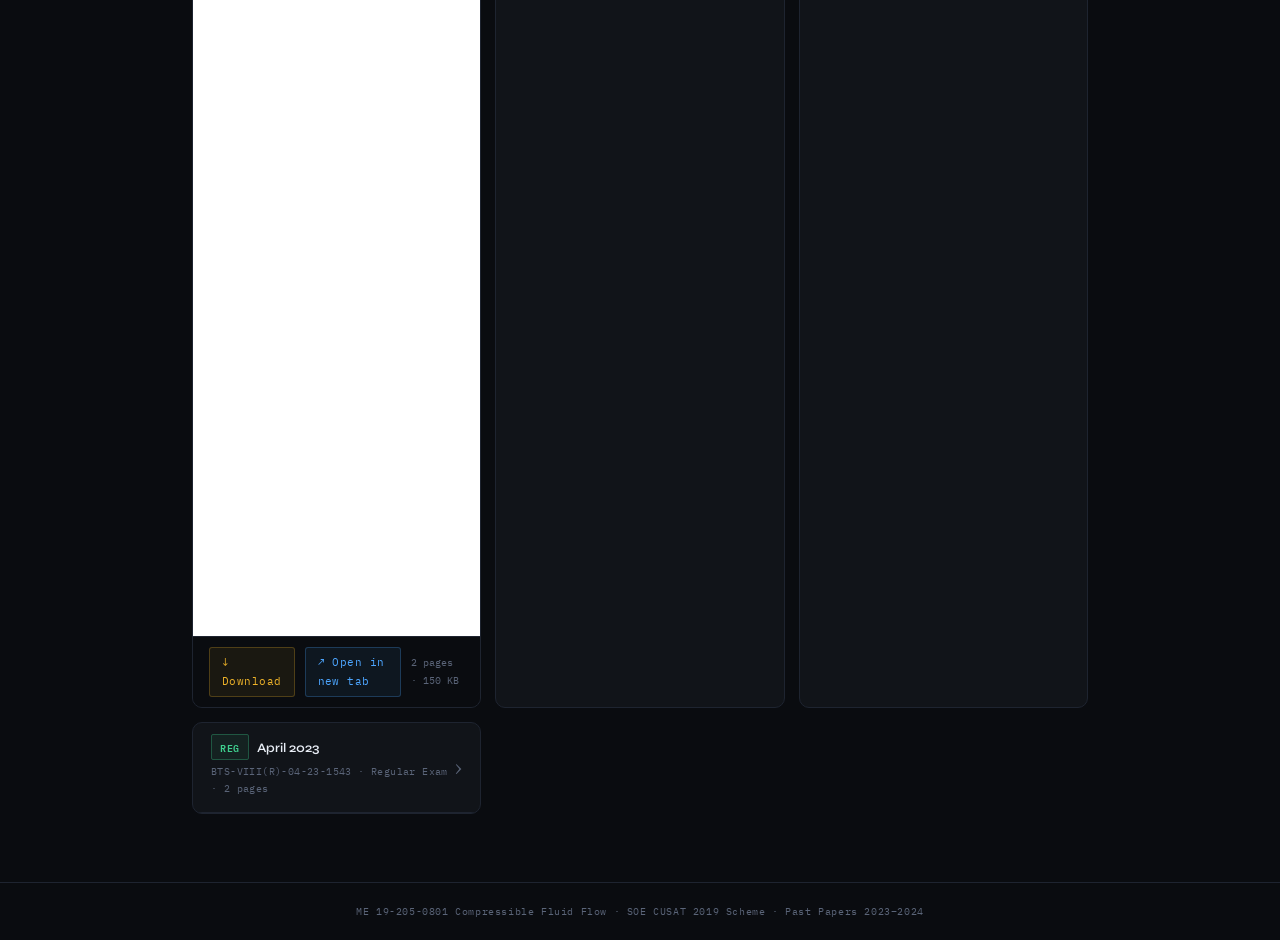
==== commit ff81b0c5: "Replace KTU references with SOE CUSAT" ====
--- a/index.html
+++ b/index.html
@@ -193,7 +193,7 @@
 </head>
 <body>
 <div class="topbar">
-  <span class="topbar-logo">CFF ▸ KTU</span>
+  <span class="topbar-logo">CFF ▸ SOE CUSAT</span>
   <div class="topbar-links">
     <a class="topbar-link m1" href="pages/module1.html">Module 1</a>
     <a class="topbar-link m2" href="pages/module2.html">Module 2</a>
@@ -295,7 +295,7 @@
     <div class="syllabus-card-head" onclick="toggleSyllabus()">
       <div>
         <div class="syllabus-card-title">ME 19-205-0801 — Compressible Fluid Flow Syllabus</div>
-        <div class="syllabus-card-meta">2019 Scheme · B.Tech VIII Semester Mechanical Engineering · KTU</div>
+        <div class="syllabus-card-meta">2019 Scheme · B.Tech VIII Semester Mechanical Engineering · SOE CUSAT</div>
       </div>
       <button class="syllabus-toggle" id="syllabus-btn">Show Syllabus</button>
     </div>
@@ -395,7 +395,7 @@
   </div><!-- end pyq-grid -->
 </div><!-- end docs-section -->
 
-<footer style="margin-top:48px;">ME 19-205-0801 Compressible Fluid Flow · KTU 2019 Scheme · Past Papers 2023–2024</footer>
+<footer style="margin-top:48px;">ME 19-205-0801 Compressible Fluid Flow · SOE CUSAT 2019 Scheme · Past Papers 2023–2024</footer>
 
 <script src="js/main.js"></script>
 <script>
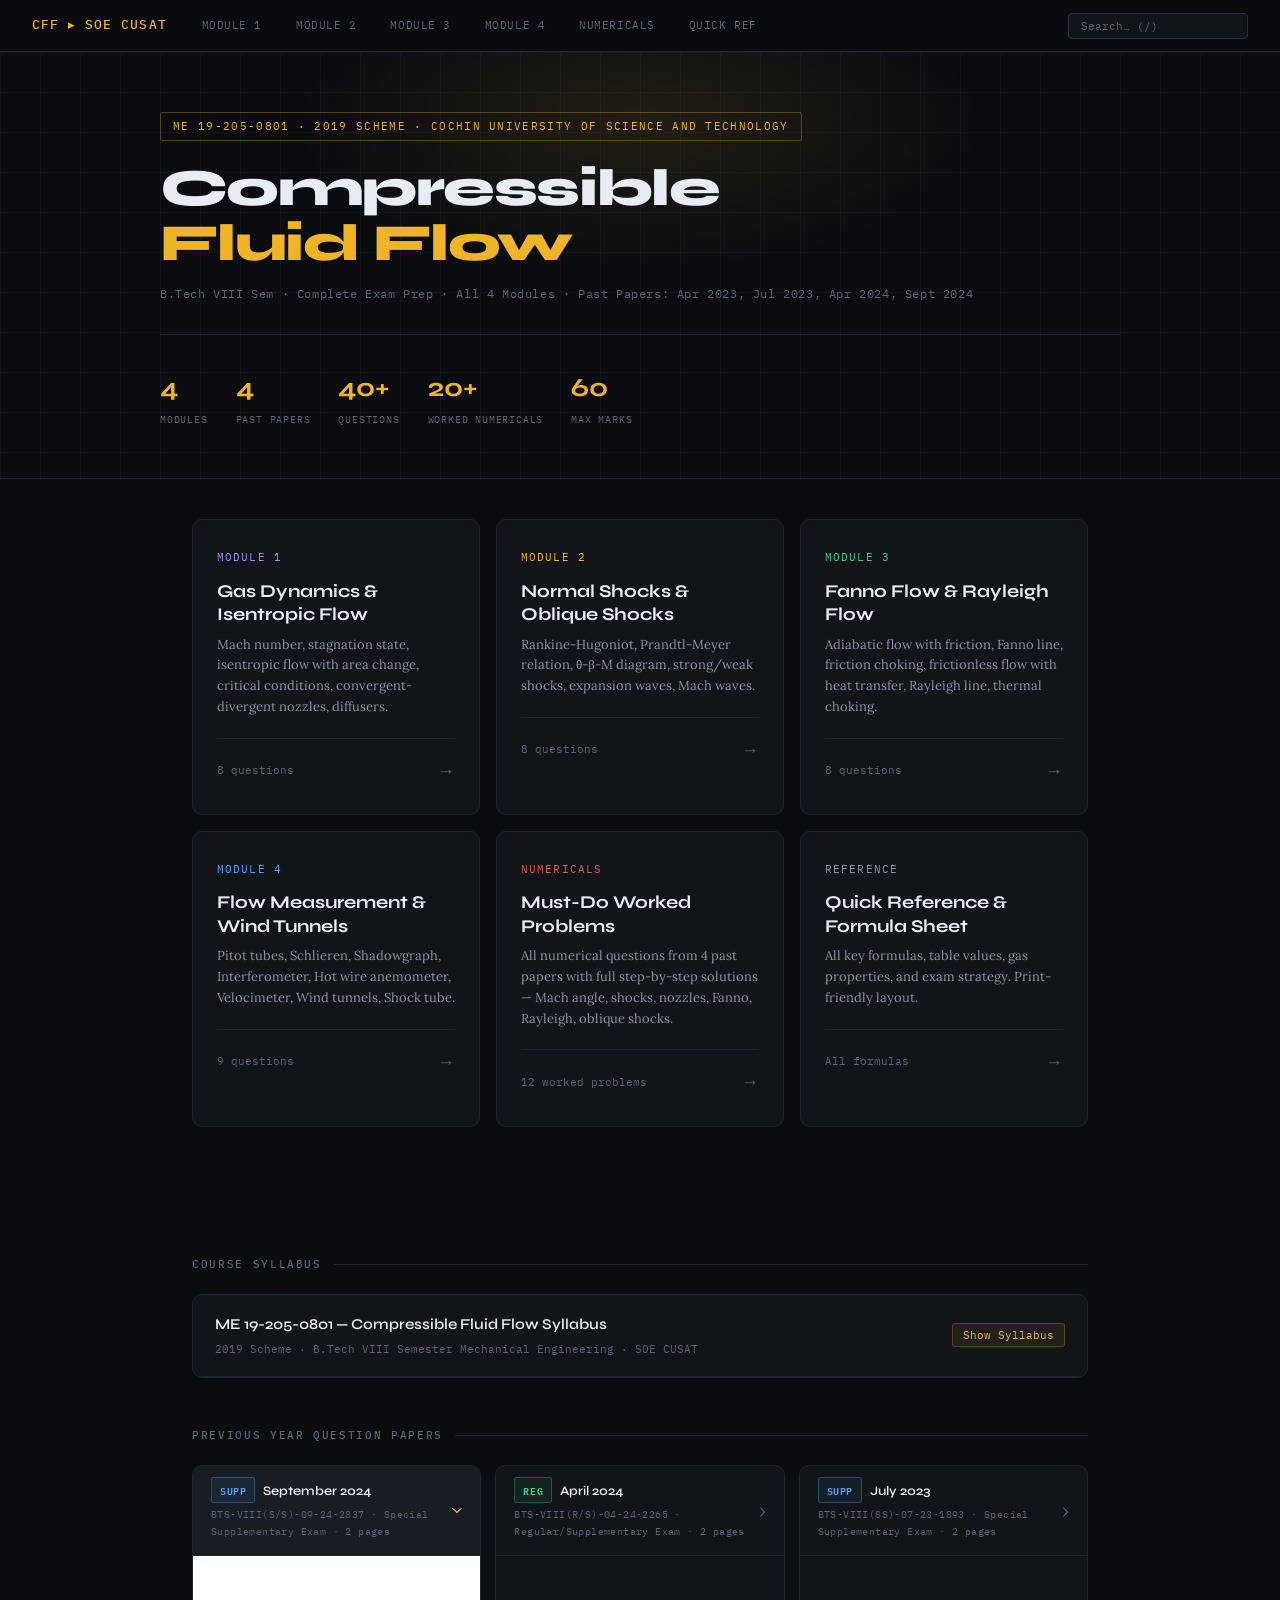
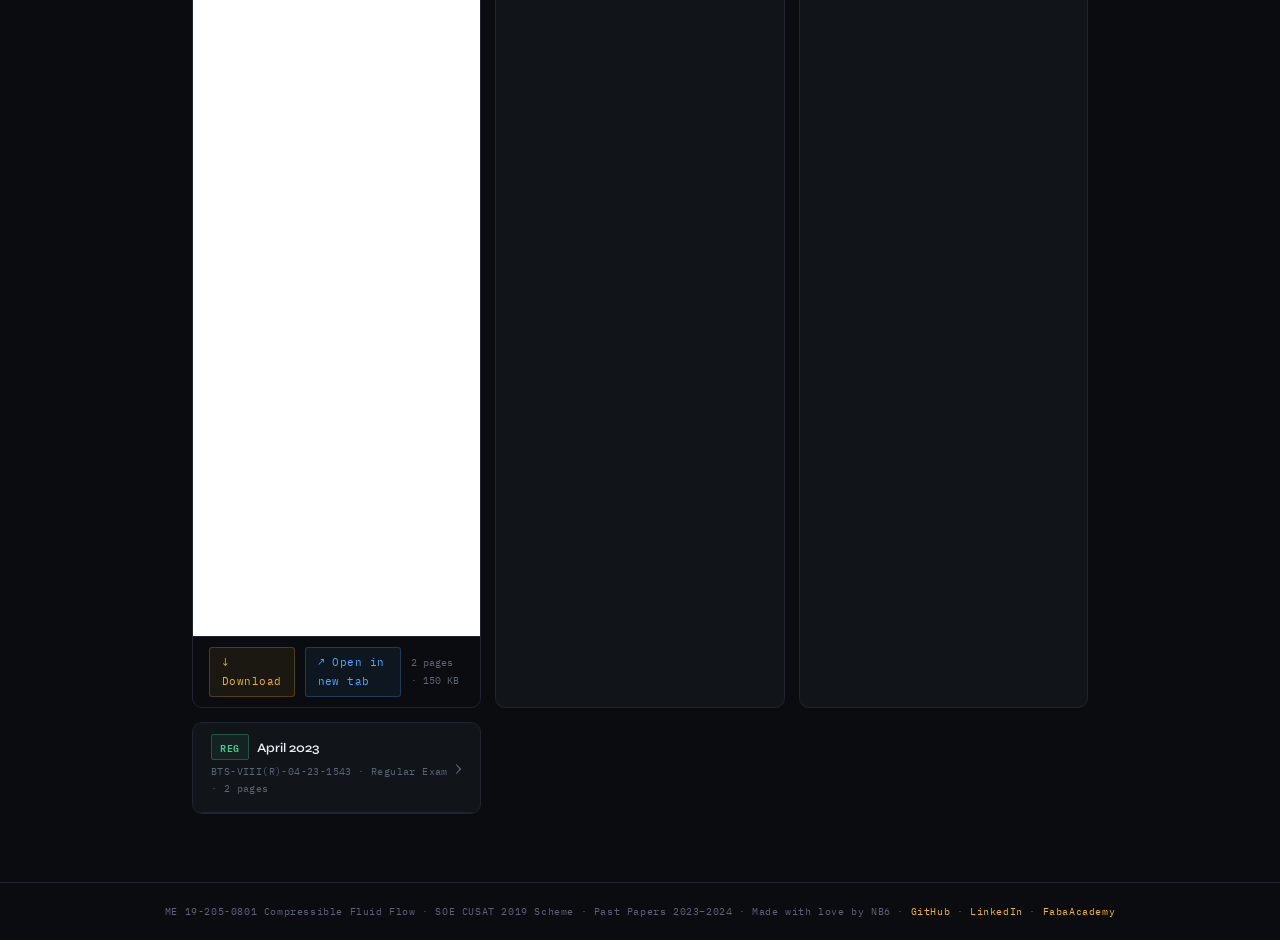
==== commit 675b822e: "Add NB6 signature and social links to footers" ====
--- a/index.html
+++ b/index.html
@@ -395,7 +395,7 @@
   </div><!-- end pyq-grid -->
 </div><!-- end docs-section -->
 
-<footer style="margin-top:48px;">ME 19-205-0801 Compressible Fluid Flow · SOE CUSAT 2019 Scheme · Past Papers 2023–2024</footer>
+<footer style="margin-top:48px;">ME 19-205-0801 Compressible Fluid Flow · SOE CUSAT 2019 Scheme · Past Papers 2023–2024 · Made with love by NB6 · <a href="https://github.com/NB6RULES" target="_blank" style="color:var(--accent);text-decoration:none">GitHub</a> · <a href="https://www.linkedin.com/in/nadec-biju/" target="_blank" style="color:var(--accent);text-decoration:none">LinkedIn</a> · <a href="https://fabacademy.org/2026/labs/kochi/students/nadec-biju/" target="_blank" style="color:var(--accent);text-decoration:none">FabaAcademy</a></footer>
 
 <script src="js/main.js"></script>
 <script>
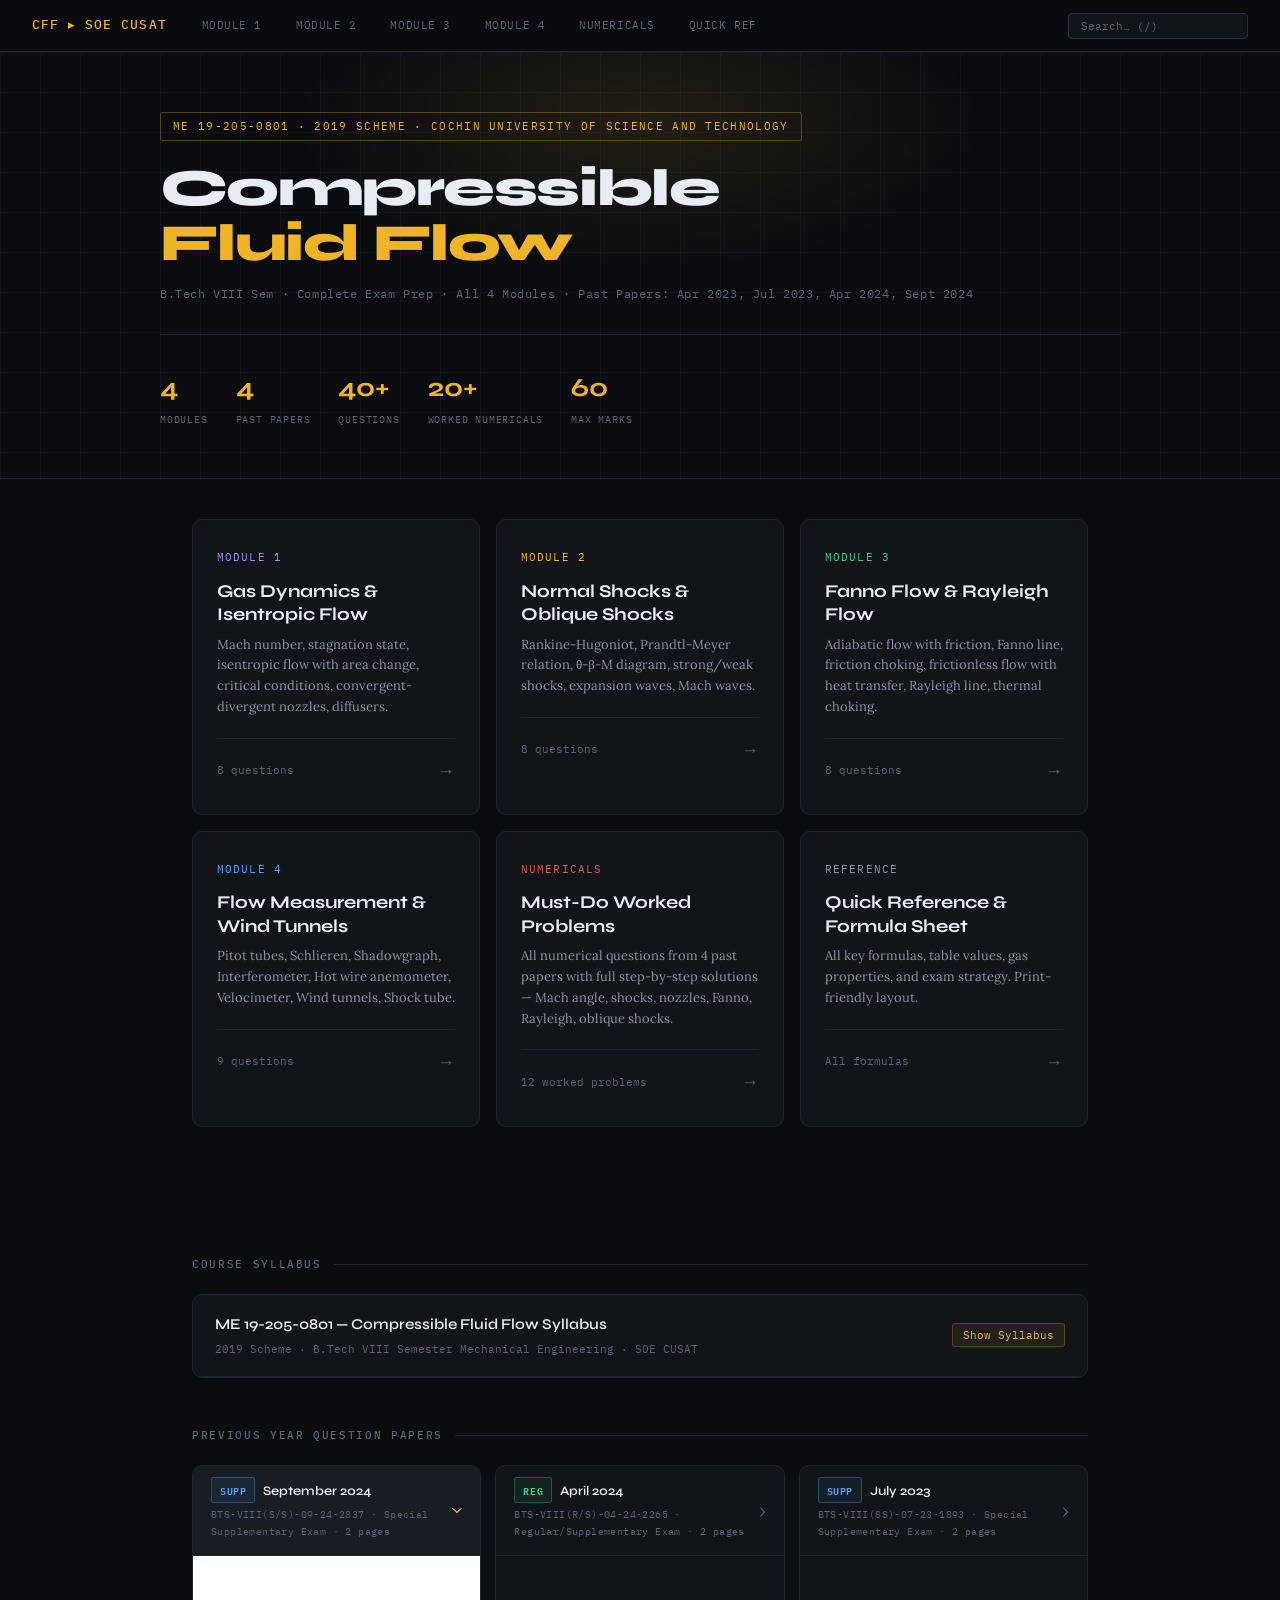
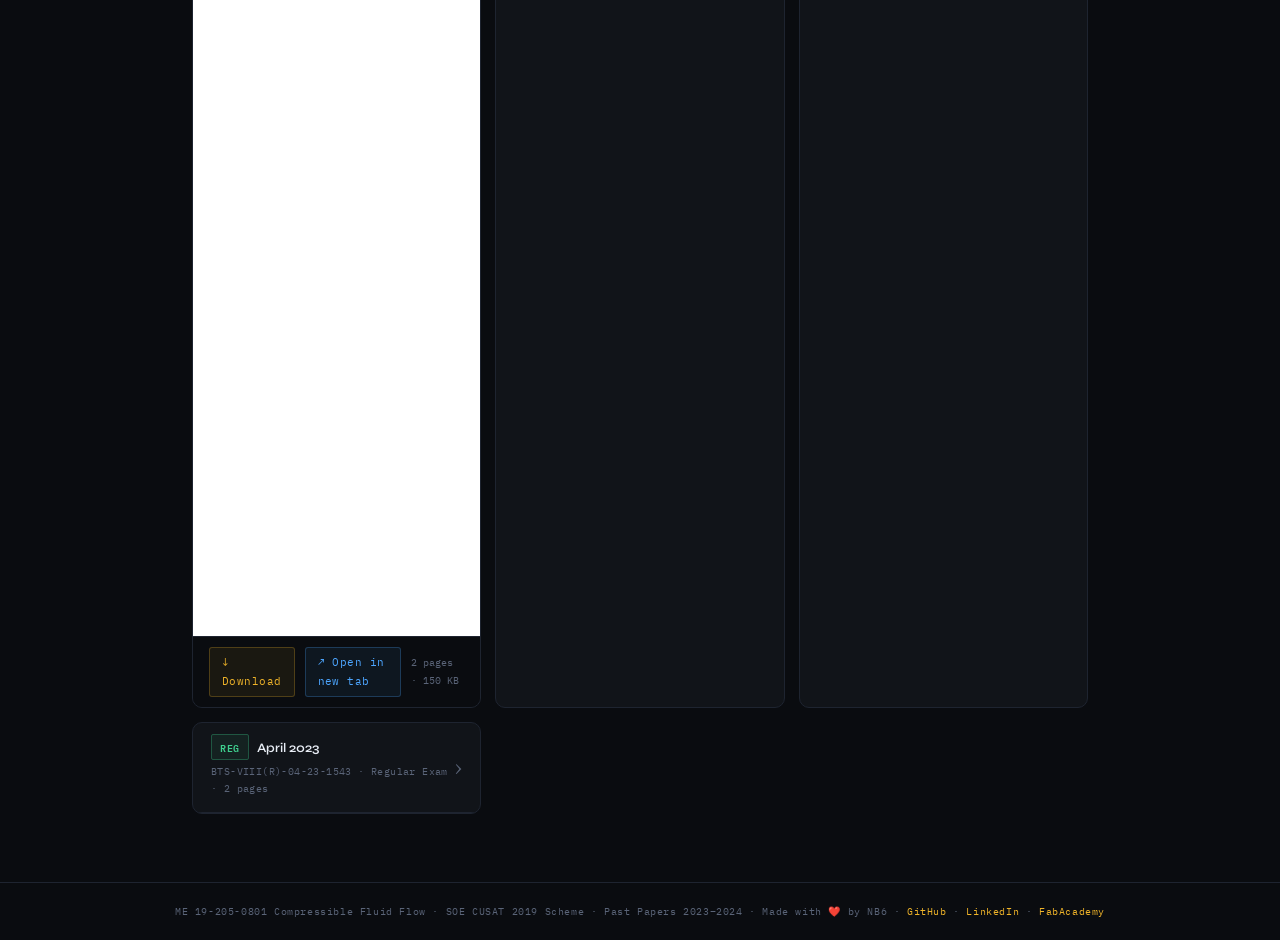
==== commit 834bbc17: "Fix footer text: FabAcademy label and heart emoji" ====
--- a/index.html
+++ b/index.html
@@ -395,7 +395,7 @@
   </div><!-- end pyq-grid -->
 </div><!-- end docs-section -->
 
-<footer style="margin-top:48px;">ME 19-205-0801 Compressible Fluid Flow · SOE CUSAT 2019 Scheme · Past Papers 2023–2024 · Made with love by NB6 · <a href="https://github.com/NB6RULES" target="_blank" style="color:var(--accent);text-decoration:none">GitHub</a> · <a href="https://www.linkedin.com/in/nadec-biju/" target="_blank" style="color:var(--accent);text-decoration:none">LinkedIn</a> · <a href="https://fabacademy.org/2026/labs/kochi/students/nadec-biju/" target="_blank" style="color:var(--accent);text-decoration:none">FabaAcademy</a></footer>
+<footer style="margin-top:48px;">ME 19-205-0801 Compressible Fluid Flow · SOE CUSAT 2019 Scheme · Past Papers 2023–2024 · Made with ❤️ by NB6 · <a href="https://github.com/NB6RULES" target="_blank" style="color:var(--accent);text-decoration:none">GitHub</a> · <a href="https://www.linkedin.com/in/nadec-biju/" target="_blank" style="color:var(--accent);text-decoration:none">LinkedIn</a> · <a href="https://fabacademy.org/2026/labs/kochi/students/nadec-biju/" target="_blank" style="color:var(--accent);text-decoration:none">FabAcademy</a></footer>
 
 <script src="js/main.js"></script>
 <script>
